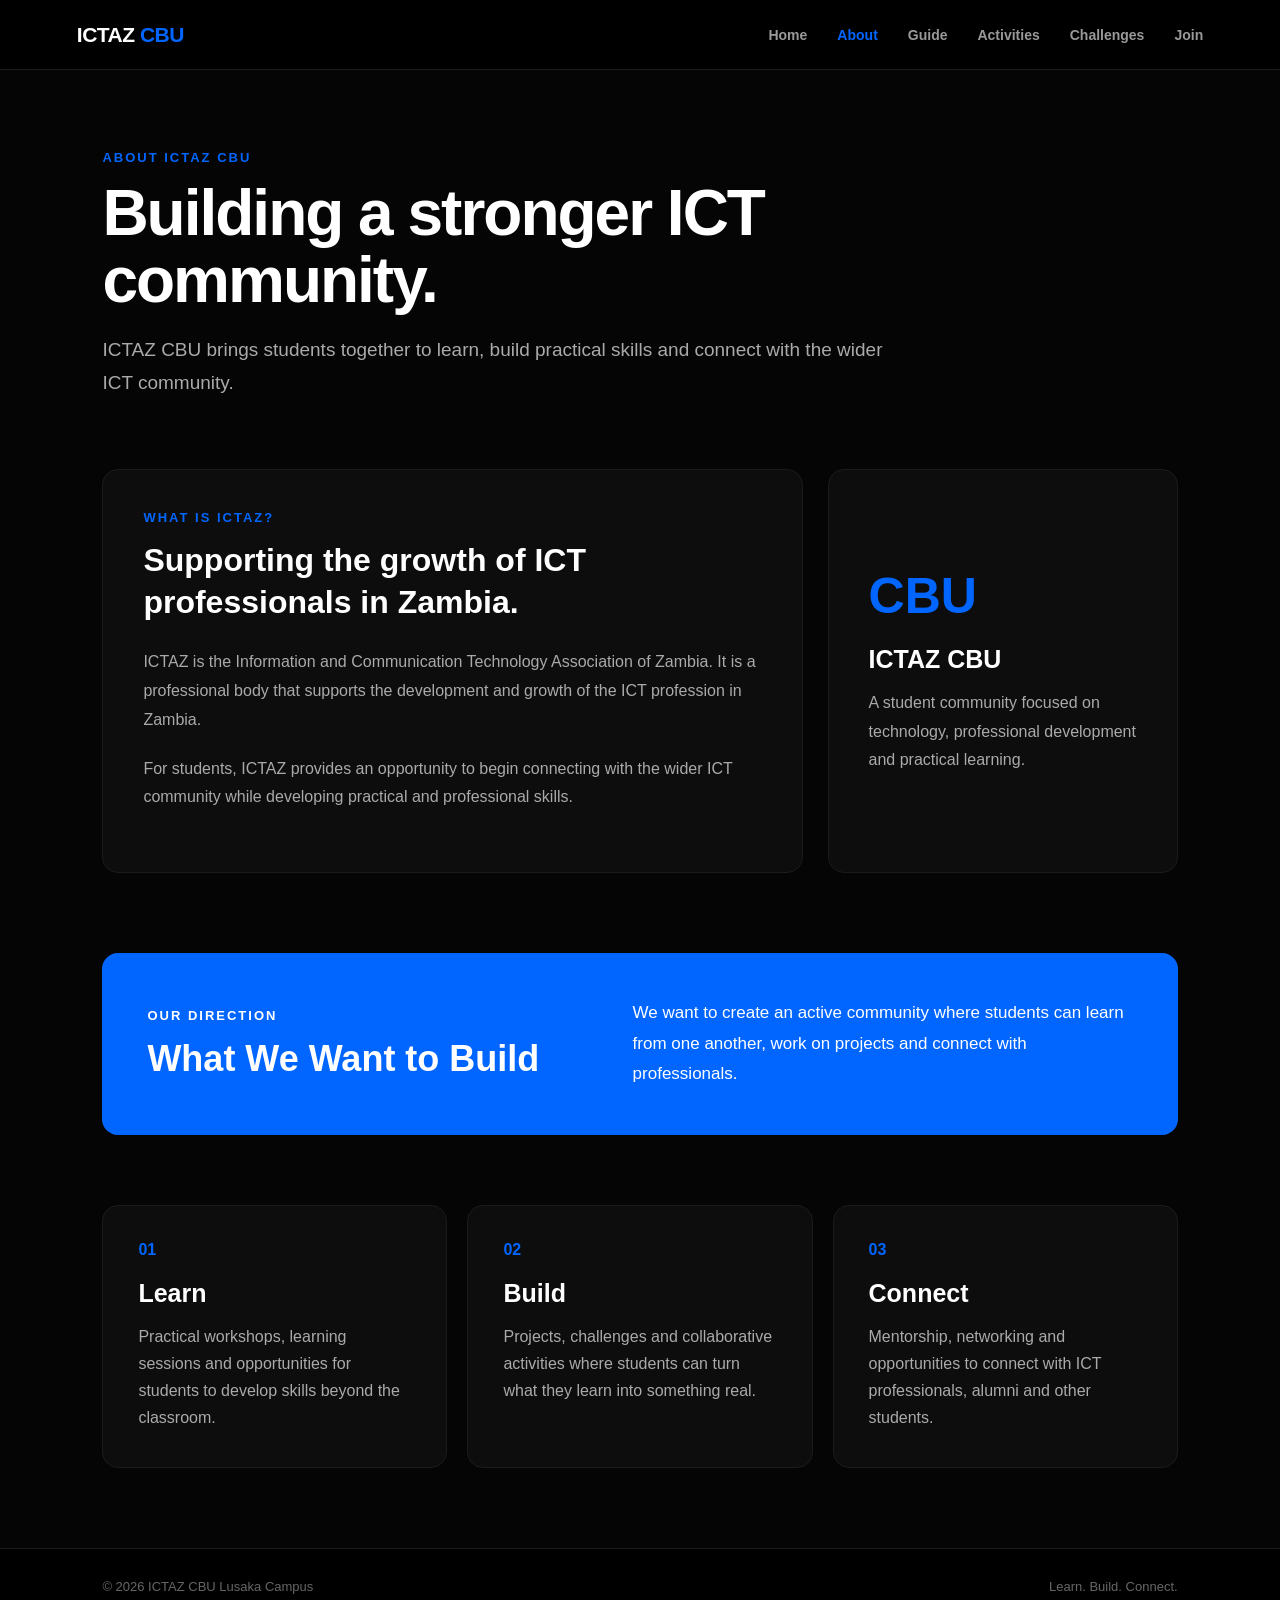
==== about.html @ 8eea78e5 "Initial ICTAZ CBU website" ====
<!DOCTYPE html>
<html lang="en">

<head>
    <meta charset="UTF-8">
    <meta name="viewport" content="width=device-width, initial-scale=1.0">

    <title>About | ICTAZ CBU</title>

    <link rel="stylesheet" href="./css/style.css">
</head>

<body>

    <!-- NAVIGATION -->
    <nav class="navbar">

        <a href="index.html" class="logo">
            ICTAZ <span>CBU</span>
        </a>

        <div class="nav-links">
            <a href="index.html">Home</a>
            <a href="about.html" class="active">About</a>
            <a href="guide.html">Guide</a>
            <a href="activities.html">Activities</a>
            <a href="challenges.html">Challenges</a>
            <a href="join.html">Join</a>
        </div>

    </nav>


    <!-- ABOUT PAGE -->
    <main class="about-page">

        <!-- INTRO -->
        <section class="page-heading">

            <p class="page-label">
                ABOUT ICTAZ CBU
            </p>

            <h1>
                Building a stronger ICT community.
            </h1>

            <p>
                ICTAZ CBU brings students together to learn,
                build practical skills and connect with the
                wider ICT community.
            </p>

        </section>


        <!-- INFORMATION -->
        <section class="about-content-grid">

            <div class="about-main-card">

                <p class="section-label">
                    WHAT IS ICTAZ?
                </p>

                <h2>
                    Supporting the growth of ICT professionals in Zambia.
                </h2>

                <p>
                    ICTAZ is the Information and Communication Technology
                    Association of Zambia. It is a professional body that
                    supports the development and growth of the ICT profession
                    in Zambia.
                </p>

                <p>
                    For students, ICTAZ provides an opportunity to begin
                    connecting with the wider ICT community while developing
                    practical and professional skills.
                </p>

            </div>


            <div class="about-side-card">

                <div class="big-number">
                    CBU
                </div>

                <h3>
                    ICTAZ CBU
                </h3>

                <p>
                    A student community focused on technology,
                    professional development and practical learning.
                </p>

            </div>

        </section>


        <!-- DIRECTION -->
        <section class="vision-section">

            <div>

                <p class="section-label">
                    OUR DIRECTION
                </p>

                <h2>
                    What We Want to Build
                </h2>

            </div>

            <p class="vision-text">
                We want to create an active community where students
                can learn from one another, work on projects and
                connect with professionals.
            </p>

        </section>


        <!-- PILLARS -->
        <section class="about-pillars">

            <div class="pillar-card">

                <span>01</span>

                <h3>
                    Learn
                </h3>

                <p>
                    Practical workshops, learning sessions and
                    opportunities for students to develop skills
                    beyond the classroom.
                </p>

            </div>


            <div class="pillar-card">

                <span>02</span>

                <h3>
                    Build
                </h3>

                <p>
                    Projects, challenges and collaborative activities
                    where students can turn what they learn into
                    something real.
                </p>

            </div>


            <div class="pillar-card">

                <span>03</span>

                <h3>
                    Connect
                </h3>

                <p>
                    Mentorship, networking and opportunities to connect
                    with ICT professionals, alumni and other students.
                </p>

            </div>

        </section>

    </main>


    <!-- FOOTER -->
    <footer class="footer">

        <p>
            © 2026 ICTAZ CBU Lusaka Campus
        </p>

        <p>
            Learn. Build. Connect.
        </p>

    </footer>


    <script src="./js/script.js"></script>

</body>

</html>
---- css/style.css ----
/* ========================================
   ICTAZ CBU WEBSITE
   MAIN STYLESHEET
======================================== */


/* ========================================
   VARIABLES
======================================== */

:root {
    --blue: #0066ff;
    --dark-blue: #0047b3;

    --black: #050505;
    --dark: #0b0b0b;
    --card: #0d0d0d;

    --border: #1c1c1c;

    --grey: #aaaaaa;
    --white: #ffffff;
}


/* ========================================
   RESET
======================================== */

* {
    margin: 0;
    padding: 0;
    box-sizing: border-box;
}


html {
    scroll-behavior: smooth;
}


body {
    font-family: Arial, Helvetica, sans-serif;
    background: var(--black);
    color: var(--white);

    animation: pageFadeIn 0.45s ease;
}


a {
    text-decoration: none;
    color: inherit;
}


button {
    font-family: inherit;
}


/* ========================================
   PAGE TRANSITION
======================================== */

@keyframes pageFadeIn {

    from {
        opacity: 0;
        transform: translateY(8px);
    }

    to {
        opacity: 1;
        transform: translateY(0);
    }

}


/* ========================================
   NAVIGATION
======================================== */

.navbar {
    height: 70px;

    padding: 0 6%;

    background: #000000;

    border-bottom: 1px solid var(--border);

    display: flex;
    align-items: center;
    justify-content: space-between;

    position: sticky;
    top: 0;

    z-index: 1000;
}


.logo {
    font-size: 21px;
    font-weight: bold;
    letter-spacing: -0.5px;
}


.logo span {
    color: var(--blue);
}


.nav-links {
    display: flex;
    align-items: center;
    gap: 30px;
}


.nav-links a {
    color: #999999;

    font-size: 14px;
    font-weight: 600;

    transition:
        color 0.25s ease,
        transform 0.25s ease;
}


.nav-links a:hover {
    color: var(--white);
    transform: translateY(-1px);
}


.nav-links a.active {
    color: var(--blue);
}


/* ========================================
   BUTTONS
======================================== */

.btn {
    display: inline-block;

    padding: 14px 24px;

    border-radius: 8px;

    font-size: 14px;
    font-weight: bold;

    transition:
        transform 0.25s ease,
        background 0.25s ease,
        border-color 0.25s ease;
}


.btn:hover {
    transform: translateY(-3px);
}


.btn-primary {
    background: var(--blue);
    color: white;
}


.btn-primary:hover {
    background: #0054d6;
}


.btn-secondary {
    background: transparent;

    color: white;

    border: 1px solid #333333;
}


.btn-secondary:hover {
    border-color: var(--blue);
}


/* ========================================
   SHARED PAGE HEADING
======================================== */

.page-heading {
    max-width: 800px;
    margin-bottom: 70px;
}


.page-label,
.section-label {
    color: var(--blue);

    font-size: 13px;
    font-weight: bold;

    letter-spacing: 2px;

    margin-bottom: 15px;
}


.page-heading h1 {
    font-size: 64px;

    line-height: 1.05;

    color: white;

    margin-bottom: 20px;

    letter-spacing: -2px;
}


.page-heading > p:last-child {
    color: #aaaaaa;

    font-size: 19px;

    line-height: 1.7;
}


/* ========================================
   HOME PAGE
======================================== */

.hero {
    min-height: calc(100vh - 70px);

    padding: 90px 8%;

    display: flex;
    align-items: center;
    justify-content: space-between;

    gap: 60px;

    background:
        radial-gradient(
            circle at 75% 30%,
            rgba(0, 102, 255, 0.25),
            transparent 35%
        ),
        linear-gradient(
            135deg,
            #050505 0%,
            #001b45 50%,
            #0066ff 100%
        );
}


.hero-content {
    max-width: 720px;
}


.hero-label {
    color: #b9d4ff;

    font-size: 13px;
    font-weight: bold;

    letter-spacing: 3px;

    margin-bottom: 25px;
}


.hero h1 {
    font-size: clamp(65px, 9vw, 120px);

    line-height: 0.88;

    letter-spacing: -6px;

    margin-bottom: 35px;
}


.hero-description {
    max-width: 600px;

    color: #d2d2d2;

    font-size: 18px;

    line-height: 1.7;

    margin-bottom: 35px;
}


.hero-buttons {
    display: flex;

    gap: 15px;

    flex-wrap: wrap;
}


.hero-feature {
    width: 360px;

    padding: 35px;

    background: rgba(5, 5, 5, 0.8);

    border: 1px solid rgba(255, 255, 255, 0.12);

    border-radius: 16px;

    backdrop-filter: blur(10px);
}


.feature-label {
    color: var(--blue);

    font-size: 12px;
    font-weight: bold;

    letter-spacing: 2px;

    margin-bottom: 20px;
}


.hero-feature h2 {
    font-size: 30px;

    line-height: 1.2;

    margin-bottom: 18px;
}


.hero-feature p {
    color: #aaaaaa;

    line-height: 1.7;

    margin-bottom: 25px;
}


.hero-feature a {
    color: white;

    font-weight: bold;

    font-size: 14px;
}


.hero-feature a:hover {
    color: var(--blue);
}


/* HOME PILLARS */

.home-pillars {
    background: var(--black);

    padding: 90px 8%;

    display: grid;

    grid-template-columns: repeat(3, 1fr);

    gap: 20px;
}


.home-pillar {
    background: #0b0b0b;

    border: 1px solid var(--border);

    border-radius: 16px;

    padding: 40px;

    transition:
        transform 0.3s ease,
        border-color 0.3s ease;
}


.home-pillar:hover {
    transform: translateY(-7px);

    border-color: var(--blue);
}


.home-pillar span {
    color: var(--blue);

    font-weight: bold;
}


.home-pillar h2 {
    font-size: 32px;

    margin: 25px 0 15px;
}


.home-pillar p {
    color: var(--grey);

    line-height: 1.7;
}


/* HOME CTA */

.home-cta {
    padding: 100px 8%;

    background: var(--blue);

    text-align: center;
}


.home-cta .section-label {
    color: white;
}


.home-cta h2 {
    max-width: 850px;

    margin: 0 auto 20px;

    font-size: 52px;

    line-height: 1.1;
}


.home-cta h2 span {
    color: #001c4d;
}


.home-cta > p:not(.section-label) {
    max-width: 650px;

    margin: 0 auto 30px;

    color: white;

    line-height: 1.7;
}


.home-cta .btn {
    background: black;
}


/* ========================================
   ABOUT PAGE
======================================== */

.about-page {
    background: var(--black);

    min-height: calc(100vh - 70px);

    padding: 80px 8%;
}


/* MAIN INFORMATION */

.about-content-grid {
    display: grid;

    grid-template-columns: 2fr 1fr;

    gap: 25px;

    max-width: 1100px;

    margin: 0 auto 80px;
}


.about-main-card,
.about-side-card {
    background: #0d0d0d;

    border: 1px solid #1b1b1b;

    border-radius: 16px;

    padding: 40px;
}


.about-main-card h2 {
    color: white;

    font-size: 32px;

    line-height: 1.3;

    margin-bottom: 25px;
}


.about-main-card p:not(.section-label),
.about-side-card p {
    color: #aaaaaa;

    line-height: 1.8;
}


.about-main-card p:not(.section-label) {
    margin-bottom: 20px;
}


.about-side-card {
    display: flex;

    flex-direction: column;

    justify-content: center;
}


.big-number {
    color: var(--blue);

    font-size: 50px;

    font-weight: bold;

    margin-bottom: 20px;
}


.about-side-card h3 {
    color: white;

    font-size: 25px;

    margin-bottom: 15px;
}


/* VISION */

.vision-section {
    background: var(--blue);

    border-radius: 16px;

    padding: 45px;

    max-width: 1100px;

    margin: 0 auto 70px;

    display: flex;

    justify-content: space-between;

    align-items: center;

    gap: 50px;
}


.vision-section h2 {
    color: white;

    font-size: 36px;
}


.vision-section .section-label {
    color: white;
}


.vision-text {
    max-width: 500px;

    color: white;

    line-height: 1.8;

    font-size: 17px;
}


/* PILLARS */

.about-pillars {
    max-width: 1100px;

    margin: 0 auto;

    display: grid;

    grid-template-columns: repeat(3, 1fr);

    gap: 20px;
}


.pillar-card {
    background: #0d0d0d;

    border: 1px solid #1b1b1b;

    border-radius: 16px;

    padding: 35px;

    transition:
        transform 0.3s ease,
        border-color 0.3s ease;
}


.pillar-card:hover {
    transform: translateY(-6px);

    border-color: var(--blue);
}


.pillar-card span {
    color: var(--blue);

    font-weight: bold;
}


.pillar-card h3 {
    color: white;

    font-size: 25px;

    margin: 20px 0 15px;
}


.pillar-card p {
    color: #aaaaaa;

    line-height: 1.7;
}


/* ========================================
   GUIDE PAGE
======================================== */

.guide-page {
    min-height: calc(100vh - 70px);

    padding: 80px 8%;

    background:
        radial-gradient(
            circle at 80% 20%,
            rgba(0, 102, 255, 0.12),
            transparent 35%
        ),
        var(--black);
}


.guide-heading {
    max-width: 850px;
}


.guide-container {
    max-width: 1100px;

    margin: 0 auto;

    display: grid;

    grid-template-columns: 0.8fr 1.2fr;

    gap: 60px;

    align-items: center;
}


.avatar-area {
    text-align: center;
}


.avatar-container {
    width: 280px;
    height: 280px;

    margin: 0 auto 20px;

    perspective: 1000px;
}


.avatar {
    width: 100%;
    height: 100%;

    position: relative;

    transform-style: preserve-3d;

    transition: transform 0.7s ease;
}


.avatar.flip {
    transform: rotateY(180deg);
}


.avatar-face {
    position: absolute;

    width: 100%;
    height: 100%;

    border-radius: 50%;

    display: flex;

    align-items: center;
    justify-content: center;

    backface-visibility: hidden;

    font-size: 45px;

    font-weight: bold;

    border: 3px solid var(--blue);

    box-shadow:
        0 0 50px rgba(0, 102, 255, 0.25);
}


.avatar-front {
    background:
        radial-gradient(
            circle,
            #101010,
            #000000
        );

    color: var(--blue);
}


.avatar-back {
    background: var(--blue);

    color: white;

    transform: rotateY(180deg);

    font-size: 80px;
}


.avatar-hint {
    color: #777777;

    font-size: 13px;
}


.guide-content {
    background: #0b0b0b;

    border: 1px solid var(--border);

    border-radius: 18px;

    padding: 45px;
}


.guide-content h2 {
    font-size: 36px;

    margin-bottom: 15px;
}


.guide-content > p:not(.section-label) {
    color: var(--grey);

    line-height: 1.7;

    margin-bottom: 30px;
}


.guide-buttons {
    display: flex;

    flex-direction: column;

    gap: 10px;
}


.guide-button {
    width: 100%;

    border: 1px solid #222222;

    background: #050505;

    color: white;

    padding: 17px 20px;

    border-radius: 10px;

    display: flex;

    align-items: center;

    gap: 15px;

    text-align: left;

    cursor: pointer;

    transition:
        background 0.25s ease,
        border-color 0.25s ease,
        transform 0.25s ease;
}


.guide-button:hover {
    border-color: var(--blue);

    transform: translateX(5px);
}


.guide-button.completed {
    border-color: var(--blue);

    background: #071b3a;
}


.check {
    width: 25px;
    height: 25px;

    border-radius: 50%;

    border: 1px solid #333333;

    display: flex;

    align-items: center;
    justify-content: center;

    color: transparent;

    flex-shrink: 0;
}


.guide-button.completed .check {
    background: var(--blue);

    border-color: var(--blue);

    color: white;
}


/* GUIDE PROGRESS */

.guide-progress {
    margin-top: 35px;
}


.progress-header {
    display: flex;

    justify-content: space-between;

    color: #888888;

    font-size: 13px;

    margin-bottom: 10px;
}


#progress-text {
    color: var(--blue);

    font-weight: bold;
}


.progress-bar {
    width: 100%;

    height: 7px;

    background: #222222;

    border-radius: 20px;

    overflow: hidden;
}


#progress-fill {
    width: 0%;

    height: 100%;

    background: var(--blue);

    transition: width 0.4s ease;
}


/* NEXT CHALLENGE */

.next-challenge {
    display: none;

    margin-top: 30px;

    padding: 25px;

    background: #061d40;

    border: 1px solid var(--blue);

    border-radius: 12px;
}


.next-challenge.show {
    display: block;

    animation: pageFadeIn 0.5s ease;
}


.next-challenge h3 {
    font-size: 25px;

    margin-bottom: 10px;
}


.next-challenge p:not(.section-label) {
    color: var(--grey);

    line-height: 1.6;

    margin-bottom: 20px;
}


/* ========================================
   ACTIVITIES PAGE
======================================== */

.activities-page {
    min-height: calc(100vh - 70px);

    padding: 80px 8%;

    background: #050505;
}


.activities-grid {
    max-width: 1100px;

    margin: 0 auto 80px;

    display: grid;

    grid-template-columns: repeat(3, 1fr);

    gap: 20px;
}


.activity-card {
    background: #0d0d0d;

    border: 1px solid var(--border);

    border-radius: 16px;

    padding: 35px;

    min-height: 250px;

    transition:
        transform 0.3s ease,
        border-color 0.3s ease;
}


.activity-card:hover {
    transform: translateY(-7px);

    border-color: var(--blue);
}


.activity-card span {
    color: var(--blue);

    font-weight: bold;
}


.activity-card h2 {
    font-size: 26px;

    margin: 25px 0 15px;
}


.activity-card p {
    color: var(--grey);

    line-height: 1.7;
}


.activity-feature {
    max-width: 1100px;

    margin: 0 auto;

    padding: 45px;

    background: var(--blue);

    border-radius: 16px;

    display: flex;

    justify-content: space-between;

    align-items: center;

    gap: 40px;
}


.activity-feature .section-label {
    color: white;
}


.activity-feature h2 {
    font-size: 36px;

    margin-bottom: 15px;
}


.activity-feature p:not(.section-label) {
    max-width: 650px;

    color: white;

    line-height: 1.7;
}


.activity-feature .btn {
    background: black;

    flex-shrink: 0;
}


/* ========================================
   CHALLENGES PAGE
======================================== */

.challenges-page {
    min-height: calc(100vh - 70px);

    padding: 80px 8%;

    background: var(--black);
}


.featured-challenge {
    max-width: 1100px;

    margin: 0 auto 80px;

    padding: 50px;

    border-radius: 18px;

    background:
        linear-gradient(
            135deg,
            #001d49,
            #0066ff
        );
}


.challenge-number {
    font-size: 12px;

    font-weight: bold;

    letter-spacing: 2px;

    margin-bottom: 30px;

    color: #bcd6ff;
}


.featured-challenge .section-label {
    color: white;
}


.challenge-logo-placeholder {
    width: 150px;
    height: 150px;

    margin: 10px 0 35px;

    border: 2px dashed #bcd6ff;
    border-radius: 50%;

    display: flex;
    flex-direction: column;
    align-items: center;
    justify-content: center;

    color: white;
    text-align: center;
    transform: rotate(-7deg);
}


.challenge-logo-placeholder span {
    font-size: 12px;
    letter-spacing: 3px;
}


.challenge-logo-placeholder strong {
    font-size: 32px;
    line-height: 1;
}


.featured-challenge h2 {
    font-size: 48px;

    margin-bottom: 20px;
}


.challenge-intro {
    color: white;

    font-size: 18px;

    line-height: 1.7;

    max-width: 700px;

    margin-bottom: 40px;
}


.challenge-details {
    display: grid;

    grid-template-columns: repeat(3, 1fr);

    gap: 20px;
}


.challenge-details div {
    padding: 20px;

    background: rgba(0, 0, 0, 0.25);

    border-radius: 10px;
}


.challenge-details span {
    display: block;

    color: #bcd6ff;

    font-size: 12px;

    margin-bottom: 8px;
}


.challenge-details strong {
    color: white;
}


.challenge-entry-button {
    margin-top: 35px;
    background: white;
    color: var(--blue);
}


.challenge-entry-button:hover {
    background: #e8f0ff;
}


/* CHALLENGE CONTENT */

.challenge-content {
    max-width: 1100px;

    margin: 0 auto 80px;

    display: grid;

    grid-template-columns: 1fr 1fr;

    gap: 60px;

    align-items: start;
}


.challenge-info h2 {
    font-size: 36px;

    line-height: 1.2;

    margin-bottom: 20px;
}


.challenge-info > p:last-child {
    color: var(--grey);

    line-height: 1.8;
}


.challenge-list {
    display: flex;

    flex-direction: column;

    gap: 15px;
}


.challenge-list div {
    display: flex;

    align-items: center;

    gap: 20px;

    padding: 20px;

    background: #0d0d0d;

    border: 1px solid var(--border);

    border-radius: 10px;
}


.challenge-list span {
    color: var(--blue);

    font-weight: bold;
}


.challenge-list p {
    color: white;
}


/* FUTURE */

.future-challenges {
    max-width: 1100px;

    margin: 0 auto;
}


.future-challenges > h2 {
    font-size: 38px;

    margin-bottom: 30px;
}


.future-grid {
    display: grid;

    grid-template-columns: repeat(3, 1fr);

    gap: 20px;
}


.future-grid > div {
    background: #0d0d0d;

    border: 1px solid var(--border);

    border-radius: 14px;

    padding: 30px;
}


.future-grid span {
    color: var(--blue);

    font-weight: bold;
}


.future-grid h3 {
    font-size: 22px;

    margin: 20px 0 10px;
}


.future-grid p {
    color: var(--grey);

    line-height: 1.6;
}


/* ========================================
   JOIN PAGE
======================================== */

.join-page {
    min-height: calc(100vh - 70px);

    padding: 80px 8%;

    background:
        radial-gradient(
            circle at 50% 30%,
            rgba(0, 102, 255, 0.12),
            transparent 40%
        ),
        var(--black);
}


.join-benefits {
    max-width: 1100px;

    margin: 0 auto 80px;

    display: grid;

    grid-template-columns: repeat(3, 1fr);

    gap: 20px;
}


.join-card {
    padding: 40px;

    background: #0d0d0d;

    border: 1px solid var(--border);

    border-radius: 16px;

    transition:
        transform 0.3s ease,
        border-color 0.3s ease;
}


.join-card:hover {
    transform: translateY(-7px);

    border-color: var(--blue);
}


.join-card span {
    color: var(--blue);

    font-weight: bold;
}


.join-card h2 {
    font-size: 30px;

    margin: 25px 0 15px;
}


.join-card p {
    color: var(--grey);

    line-height: 1.7;
}


/* JOIN ACTION */

.join-action {
    max-width: 1000px;

    margin: 0 auto 80px;

    padding: 60px;

    background: var(--blue);

    border-radius: 18px;

    text-align: center;
}


.join-action .section-label {
    color: white;
}


.join-action h2 {
    font-size: 45px;

    margin-bottom: 20px;
}


.join-action > p:not(.section-label) {
    max-width: 650px;

    margin: 0 auto 30px;

    color: white;

    line-height: 1.7;
}


.join-buttons {
    display: flex;

    justify-content: center;

    gap: 15px;

    flex-wrap: wrap;
}


.join-buttons .btn-primary {
    background: black;
}


.join-buttons .btn-secondary {
    border-color: white;
}


/* FEEDBACK */

.feedback-section {
    max-width: 800px;

    margin: 0 auto;

    text-align: center;
}


.feedback-section h2 {
    font-size: 38px;

    margin-bottom: 20px;
}


.feedback-section > p:last-child {
    color: var(--grey);

    line-height: 1.8;
}


/* ========================================
   FOOTER
======================================== */

.footer {
    background: #000000;

    border-top: 1px solid var(--border);

    padding: 30px 8%;

    display: flex;

    justify-content: space-between;

    gap: 20px;

    color: #666666;

    font-size: 13px;
}


/* ========================================
   MOBILE
======================================== */

@media (max-width: 900px) {

    .nav-links {
        gap: 15px;
    }


    .nav-links a {
        font-size: 12px;
    }


    .hero {
        flex-direction: column;

        align-items: flex-start;
    }


    .hero-feature {
        width: 100%;

        max-width: 500px;
    }


    .home-pillars,
    .about-pillars,
    .activities-grid,
    .join-benefits,
    .future-grid {
        grid-template-columns: 1fr 1fr;
    }


    .guide-container {
        grid-template-columns: 1fr;
    }


    .avatar-area {
        order: 1;
    }


    .guide-content {
        order: 2;
    }


    .challenge-content {
        grid-template-columns: 1fr;
    }

}


@media (max-width: 768px) {

    .navbar {
        height: auto;

        min-height: 70px;

        padding: 18px 6%;

        flex-direction: column;

        gap: 15px;
    }


    .nav-links {
        width: 100%;

        justify-content: center;

        flex-wrap: wrap;

        gap: 12px 18px;
    }


    .page-heading h1 {
        font-size: 45px;

        letter-spacing: -1px;
    }


    .page-heading > p:last-child {
        font-size: 17px;
    }


    .hero {
        min-height: auto;

        padding: 70px 6%;
    }


    .hero h1 {
        font-size: 70px;

        letter-spacing: -4px;
    }


    .hero-description {
        font-size: 16px;
    }


    .home-pillars,
    .about-pillars,
    .activities-grid,
    .join-benefits,
    .future-grid {
        grid-template-columns: 1fr;
    }


    .about-page,
    .guide-page,
    .activities-page,
    .challenges-page,
    .join-page {
        padding: 60px 6%;
    }


    .about-content-grid {
        grid-template-columns: 1fr;
    }


    .vision-section {
        flex-direction: column;

        align-items: flex-start;
    }


    .activity-feature {
        flex-direction: column;

        align-items: flex-start;
    }


    .featured-challenge {
        padding: 35px;
    }


    .featured-challenge h2 {
        font-size: 36px;
    }


    .challenge-details {
        grid-template-columns: 1fr;
    }


    .join-action {
        padding: 40px 25px;
    }


    .join-action h2 {
        font-size: 35px;
    }


    .footer {
        flex-direction: column;

        text-align: center;
    }

}


@media (max-width: 500px) {

    .hero h1 {
        font-size: 58px;
    }


    .hero-buttons {
        flex-direction: column;
    }


    .hero-buttons .btn {
        text-align: center;
    }


    .avatar-container {
        width: 220px;
        height: 220px;
    }


    .guide-content {
        padding: 30px 22px;
    }


    .guide-content h2 {
        font-size: 29px;
    }

}
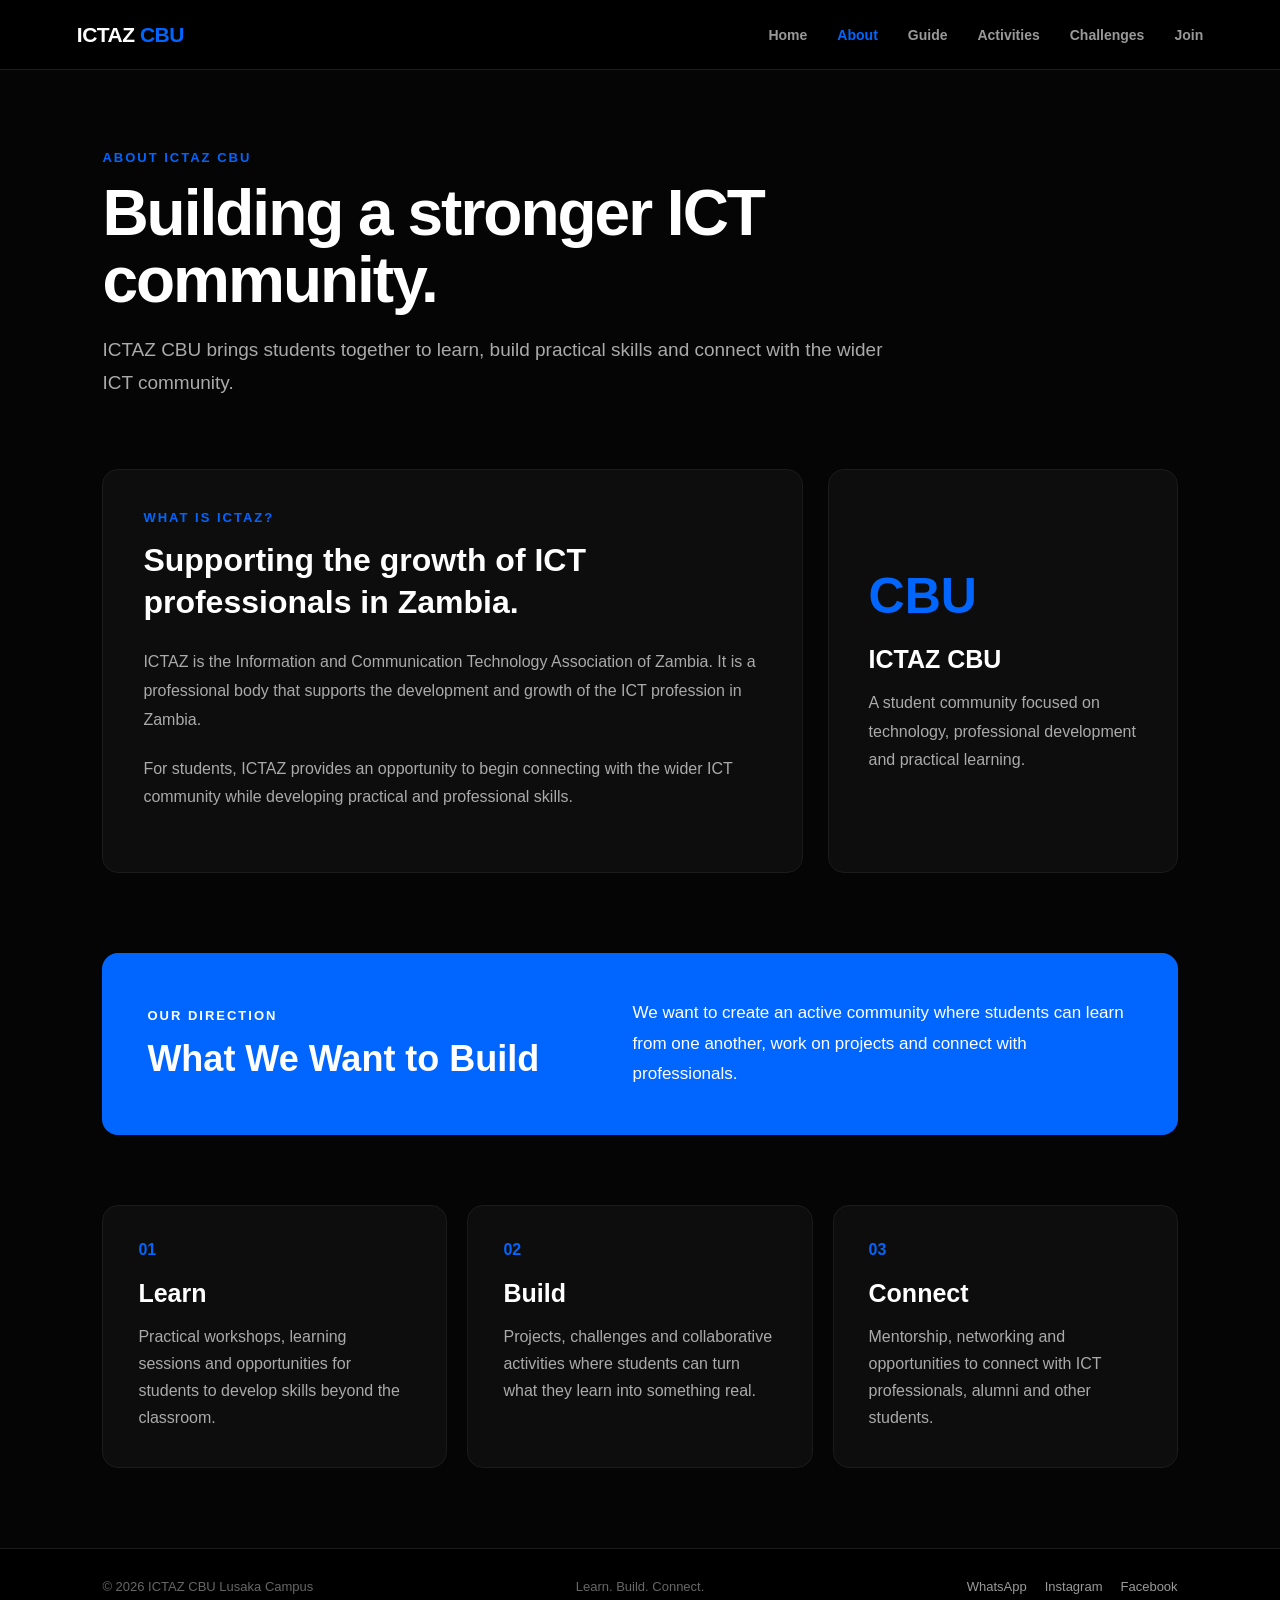
==== commit aa78905a: "updated social links to the ICTAZ CBU WEB" ====
--- a/about.html
+++ b/about.html
@@ -195,6 +195,12 @@
             Learn. Build. Connect.
         </p>
 
+        <div class="social-links" aria-label="Social media links">
+            <a href="https://chat.whatsapp.com/CK21gve3SarLsWbLvcBJWa" target="_blank" rel="noopener noreferrer">WhatsApp</a>
+            <a href="https://www.instagram.com/ictazcbulsk?utm_source=qr&amp;stkn=MmcwN2N1dWViOWpy" target="_blank" rel="noopener noreferrer">Instagram</a>
+            <a href="https://www.facebook.com/share/1Fq2WLY2Lz/" target="_blank" rel="noopener noreferrer">Facebook</a>
+        </div>
+
     </footer>
 
 
--- a/css/style.css
+++ b/css/style.css
@@ -1589,6 +1589,24 @@
 }
 
 
+.social-links {
+    display: flex;
+    gap: 18px;
+}
+
+
+.social-links a {
+    color: #999999;
+
+    transition: color 0.25s ease;
+}
+
+
+.social-links a:hover {
+    color: var(--blue);
+}
+
+
 /* ========================================
    MOBILE
 ======================================== */
@@ -1665,6 +1683,17 @@
     }
 
 
+    .footer {
+        flex-wrap: wrap;
+    }
+
+
+    .social-links {
+        width: 100%;
+        justify-content: flex-start;
+    }
+
+
     .nav-links {
         width: 100%;
 
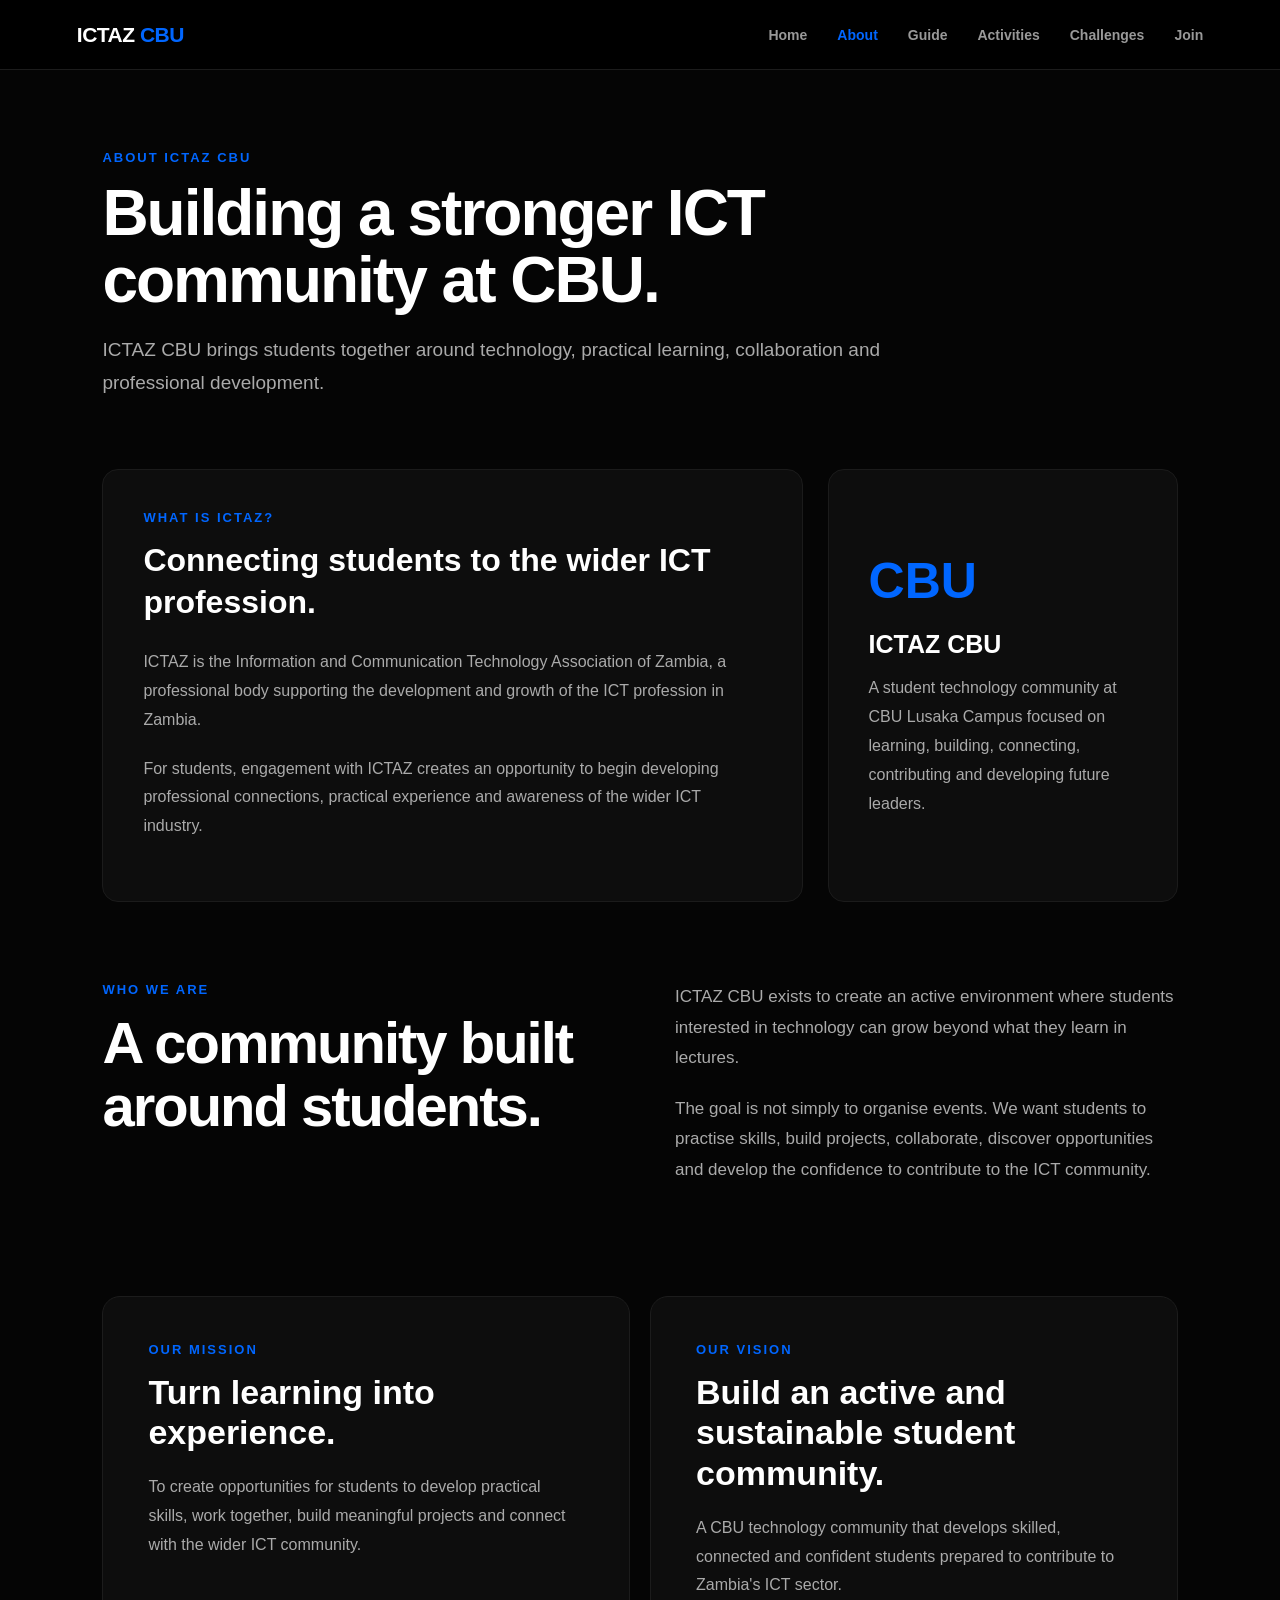
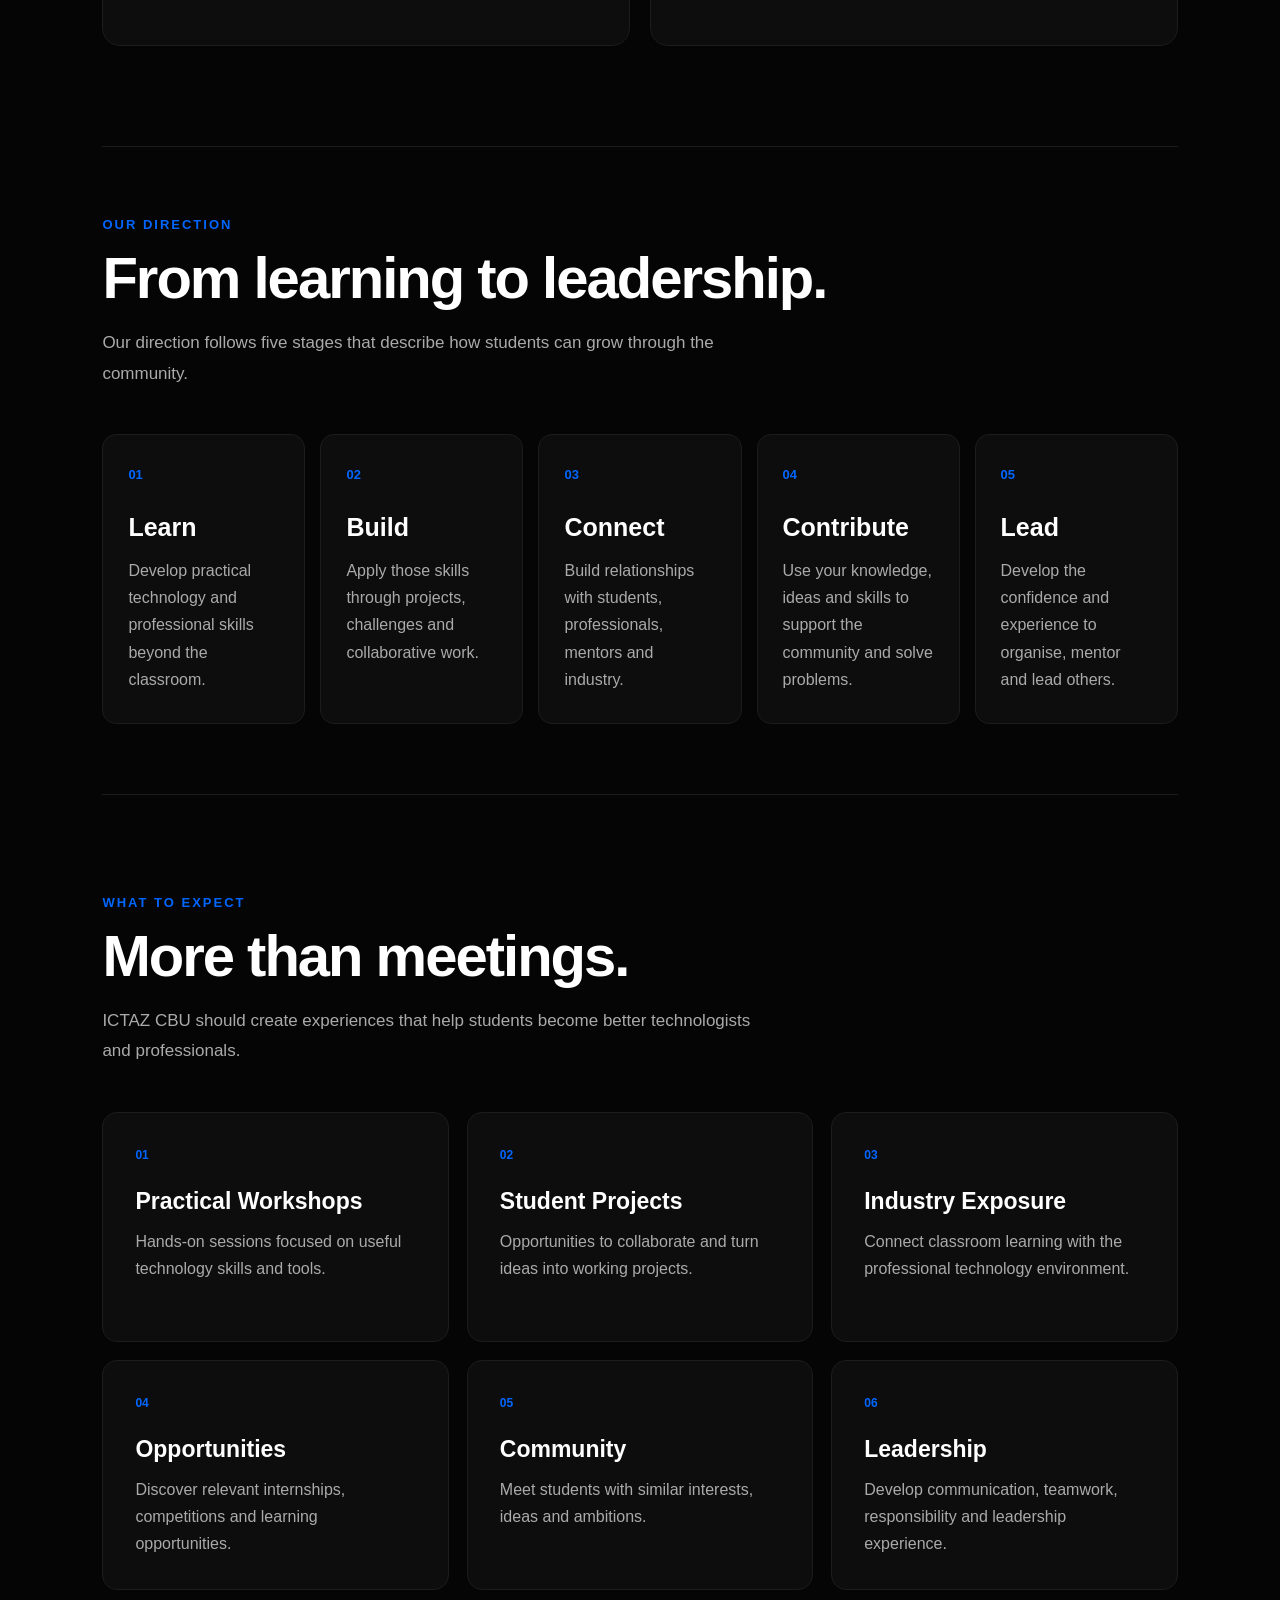
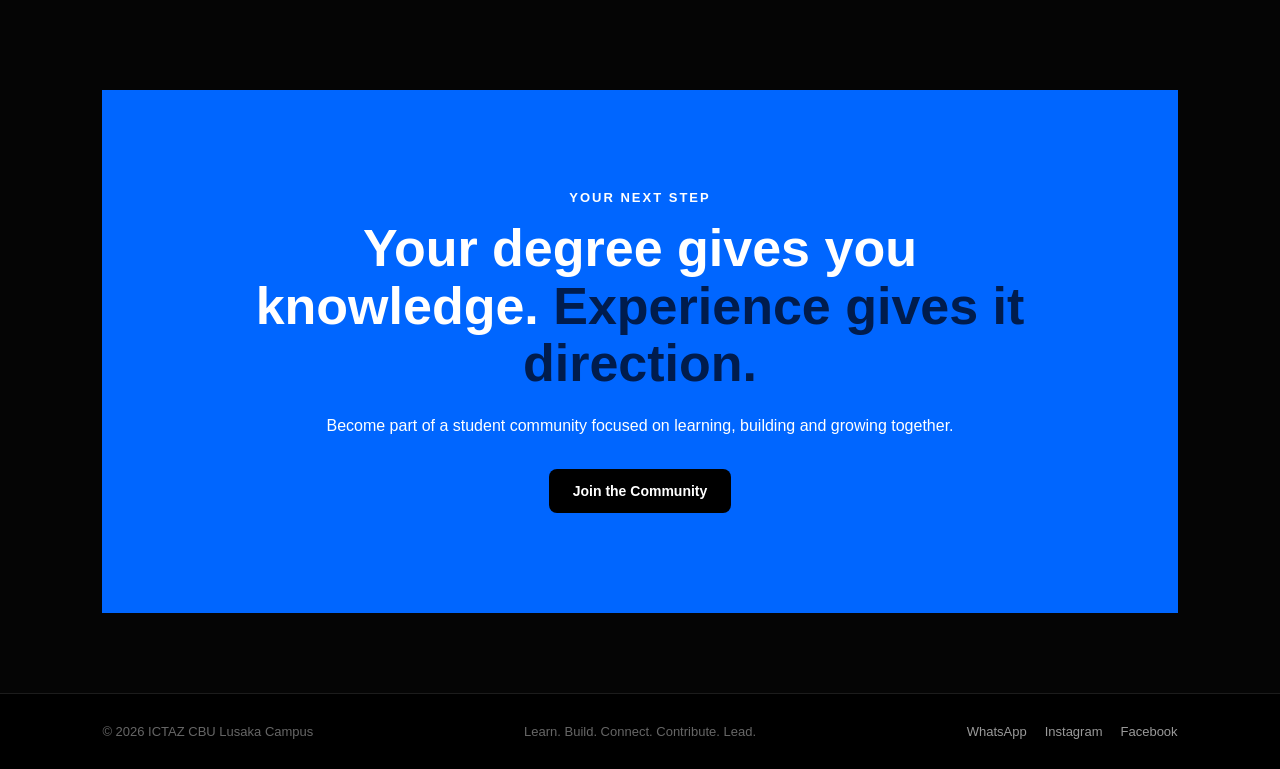
==== commit 35888d15: "Improve homepage and about page" ====
--- a/about.html
+++ b/about.html
@@ -31,10 +31,9 @@
     </nav>
 
 
-    <!-- ABOUT PAGE -->
     <main class="about-page">
 
-        <!-- INTRO -->
+        <!-- PAGE INTRO -->
         <section class="page-heading">
 
             <p class="page-label">
@@ -42,19 +41,19 @@
             </p>
 
             <h1>
-                Building a stronger ICT community.
+                Building a stronger ICT community at CBU.
             </h1>
 
             <p>
-                ICTAZ CBU brings students together to learn,
-                build practical skills and connect with the
-                wider ICT community.
+                ICTAZ CBU brings students together around technology,
+                practical learning, collaboration and professional
+                development.
             </p>
 
         </section>
 
 
-        <!-- INFORMATION -->
+        <!-- WHAT IS ICTAZ -->
         <section class="about-content-grid">
 
             <div class="about-main-card">
@@ -64,20 +63,21 @@
                 </p>
 
                 <h2>
-                    Supporting the growth of ICT professionals in Zambia.
+                    Connecting students to the wider ICT profession.
                 </h2>
 
                 <p>
                     ICTAZ is the Information and Communication Technology
-                    Association of Zambia. It is a professional body that
-                    supports the development and growth of the ICT profession
+                    Association of Zambia, a professional body supporting
+                    the development and growth of the ICT profession
                     in Zambia.
                 </p>
 
                 <p>
-                    For students, ICTAZ provides an opportunity to begin
-                    connecting with the wider ICT community while developing
-                    practical and professional skills.
+                    For students, engagement with ICTAZ creates an
+                    opportunity to begin developing professional
+                    connections, practical experience and awareness
+                    of the wider ICT industry.
                 </p>
 
             </div>
@@ -94,90 +94,300 @@
                 </h3>
 
                 <p>
-                    A student community focused on technology,
-                    professional development and practical learning.
-                </p>
-
-            </div>
-
-        </section>
-
-
-        <!-- DIRECTION -->
-        <section class="vision-section">
-
-            <div>
+                    A student technology community at CBU Lusaka Campus
+                    focused on learning, building, connecting,
+                    contributing and developing future leaders.
+                </p>
+
+            </div>
+
+        </section>
+
+
+        <!-- WHO WE ARE -->
+        <section class="about-story">
+
+            <div class="section-heading">
+
+                <p class="section-label">
+                    WHO WE ARE
+                </p>
+
+                <h2>
+                    A community built around students.
+                </h2>
+
+            </div>
+
+
+            <div class="about-story-content">
+
+                <p>
+                    ICTAZ CBU exists to create an active environment
+                    where students interested in technology can grow
+                    beyond what they learn in lectures.
+                </p>
+
+                <p>
+                    The goal is not simply to organise events. We want
+                    students to practise skills, build projects,
+                    collaborate, discover opportunities and develop
+                    the confidence to contribute to the ICT community.
+                </p>
+
+            </div>
+
+        </section>
+
+
+        <!-- MISSION AND VISION -->
+        <section class="mission-vision-grid">
+
+            <article class="mission-card">
+
+                <p class="section-label">
+                    OUR MISSION
+                </p>
+
+                <h2>
+                    Turn learning into experience.
+                </h2>
+
+                <p>
+                    To create opportunities for students to develop
+                    practical skills, work together, build meaningful
+                    projects and connect with the wider ICT community.
+                </p>
+
+            </article>
+
+
+            <article class="mission-card">
+
+                <p class="section-label">
+                    OUR VISION
+                </p>
+
+                <h2>
+                    Build an active and sustainable student community.
+                </h2>
+
+                <p>
+                    A CBU technology community that develops skilled,
+                    connected and confident students prepared to
+                    contribute to Zambia's ICT sector.
+                </p>
+
+            </article>
+
+        </section>
+
+
+        <!-- OUR DIRECTION -->
+        <section class="direction-section">
+
+            <div class="section-heading">
 
                 <p class="section-label">
                     OUR DIRECTION
                 </p>
 
                 <h2>
-                    What We Want to Build
-                </h2>
-
-            </div>
-
-            <p class="vision-text">
-                We want to create an active community where students
-                can learn from one another, work on projects and
-                connect with professionals.
+                    From learning to leadership.
+                </h2>
+
+                <p>
+                    Our direction follows five stages that describe
+                    how students can grow through the community.
+                </p>
+
+            </div>
+
+
+            <div class="direction-grid">
+
+                <article class="direction-card">
+
+                    <span>01</span>
+
+                    <h3>Learn</h3>
+
+                    <p>
+                        Develop practical technology and professional
+                        skills beyond the classroom.
+                    </p>
+
+                </article>
+
+
+                <article class="direction-card">
+
+                    <span>02</span>
+
+                    <h3>Build</h3>
+
+                    <p>
+                        Apply those skills through projects,
+                        challenges and collaborative work.
+                    </p>
+
+                </article>
+
+
+                <article class="direction-card">
+
+                    <span>03</span>
+
+                    <h3>Connect</h3>
+
+                    <p>
+                        Build relationships with students,
+                        professionals, mentors and industry.
+                    </p>
+
+                </article>
+
+
+                <article class="direction-card">
+
+                    <span>04</span>
+
+                    <h3>Contribute</h3>
+
+                    <p>
+                        Use your knowledge, ideas and skills to
+                        support the community and solve problems.
+                    </p>
+
+                </article>
+
+
+                <article class="direction-card">
+
+                    <span>05</span>
+
+                    <h3>Lead</h3>
+
+                    <p>
+                        Develop the confidence and experience to
+                        organise, mentor and lead others.
+                    </p>
+
+                </article>
+
+            </div>
+
+        </section>
+
+
+        <!-- WHAT STUDENTS CAN EXPECT -->
+        <section class="expect-section">
+
+            <div class="section-heading">
+
+                <p class="section-label">
+                    WHAT TO EXPECT
+                </p>
+
+                <h2>
+                    More than meetings.
+                </h2>
+
+                <p>
+                    ICTAZ CBU should create experiences that help
+                    students become better technologists and
+                    professionals.
+                </p>
+
+            </div>
+
+
+            <div class="expect-grid">
+
+                <article class="expect-card">
+                    <span>01</span>
+                    <h3>Practical Workshops</h3>
+                    <p>
+                        Hands-on sessions focused on useful
+                        technology skills and tools.
+                    </p>
+                </article>
+
+
+                <article class="expect-card">
+                    <span>02</span>
+                    <h3>Student Projects</h3>
+                    <p>
+                        Opportunities to collaborate and turn
+                        ideas into working projects.
+                    </p>
+                </article>
+
+
+                <article class="expect-card">
+                    <span>03</span>
+                    <h3>Industry Exposure</h3>
+                    <p>
+                        Connect classroom learning with the
+                        professional technology environment.
+                    </p>
+                </article>
+
+
+                <article class="expect-card">
+                    <span>04</span>
+                    <h3>Opportunities</h3>
+                    <p>
+                        Discover relevant internships,
+                        competitions and learning opportunities.
+                    </p>
+                </article>
+
+
+                <article class="expect-card">
+                    <span>05</span>
+                    <h3>Community</h3>
+                    <p>
+                        Meet students with similar interests,
+                        ideas and ambitions.
+                    </p>
+                </article>
+
+
+                <article class="expect-card">
+                    <span>06</span>
+                    <h3>Leadership</h3>
+                    <p>
+                        Develop communication, teamwork,
+                        responsibility and leadership experience.
+                    </p>
+                </article>
+
+            </div>
+
+        </section>
+
+
+        <!-- FINAL CTA -->
+        <section class="home-cta">
+
+            <p class="section-label">
+                YOUR NEXT STEP
             </p>
 
-        </section>
-
-
-        <!-- PILLARS -->
-        <section class="about-pillars">
-
-            <div class="pillar-card">
-
-                <span>01</span>
-
-                <h3>
-                    Learn
-                </h3>
-
-                <p>
-                    Practical workshops, learning sessions and
-                    opportunities for students to develop skills
-                    beyond the classroom.
-                </p>
-
-            </div>
-
-
-            <div class="pillar-card">
-
-                <span>02</span>
-
-                <h3>
-                    Build
-                </h3>
-
-                <p>
-                    Projects, challenges and collaborative activities
-                    where students can turn what they learn into
-                    something real.
-                </p>
-
-            </div>
-
-
-            <div class="pillar-card">
-
-                <span>03</span>
-
-                <h3>
-                    Connect
-                </h3>
-
-                <p>
-                    Mentorship, networking and opportunities to connect
-                    with ICT professionals, alumni and other students.
-                </p>
-
-            </div>
+            <h2>
+                Your degree gives you knowledge.
+                <span>Experience gives it direction.</span>
+            </h2>
+
+            <p>
+                Become part of a student community focused on
+                learning, building and growing together.
+            </p>
+
+            <a href="join.html" class="btn btn-primary">
+                Join the Community
+            </a>
 
         </section>
 
@@ -192,13 +402,29 @@
         </p>
 
         <p>
-            Learn. Build. Connect.
+            Learn. Build. Connect. Contribute. Lead.
         </p>
 
         <div class="social-links" aria-label="Social media links">
-            <a href="https://chat.whatsapp.com/CK21gve3SarLsWbLvcBJWa" target="_blank" rel="noopener noreferrer">WhatsApp</a>
-            <a href="https://www.instagram.com/ictazcbulsk?utm_source=qr&amp;stkn=MmcwN2N1dWViOWpy" target="_blank" rel="noopener noreferrer">Instagram</a>
-            <a href="https://www.facebook.com/share/1Fq2WLY2Lz/" target="_blank" rel="noopener noreferrer">Facebook</a>
+
+            <a href="https://chat.whatsapp.com/CK21gve3SarLsWbLvcBJWa"
+               target="_blank"
+               rel="noopener noreferrer">
+                WhatsApp
+            </a>
+
+            <a href="https://www.instagram.com/ictazcbulsk?utm_source=qr&amp;stkn=MmcwN2N1dWViOWpy"
+               target="_blank"
+               rel="noopener noreferrer">
+                Instagram
+            </a>
+
+            <a href="https://www.facebook.com/share/1Fq2WLY2Lz/"
+               target="_blank"
+               rel="noopener noreferrer">
+                Facebook
+            </a>
+
         </div>
 
     </footer>
--- a/css/style.css
+++ b/css/style.css
@@ -1839,4 +1839,1041 @@
         font-size: 29px;
     }
 
+}
+/* ========================================
+   HOMEPAGE V2
+   ICTAZ CBU
+======================================== */
+
+
+/* ========================================
+   SHARED HOMEPAGE SECTION HEADING
+======================================== */
+
+.section-heading {
+    max-width: 760px;
+    margin-bottom: 45px;
+}
+
+.section-heading h2 {
+    color: var(--white);
+    font-size: clamp(36px, 5vw, 58px);
+    line-height: 1.08;
+    letter-spacing: -2px;
+    margin-bottom: 18px;
+}
+
+.section-heading > p:not(.section-label) {
+    color: var(--grey);
+    font-size: 17px;
+    line-height: 1.8;
+    max-width: 680px;
+}
+
+
+/* ========================================
+   TEXT LINKS
+======================================== */
+
+.text-link {
+    display: inline-block;
+
+    color: var(--blue);
+
+    font-size: 14px;
+    font-weight: bold;
+
+    margin-top: 10px;
+
+    transition:
+        color 0.25s ease,
+        transform 0.25s ease;
+}
+
+.text-link:hover {
+    color: var(--white);
+    transform: translateX(5px);
+}
+
+
+/* ========================================
+   ABOUT PREVIEW
+======================================== */
+
+.home-about {
+    padding: 110px 8%;
+
+    display: grid;
+    grid-template-columns: 1fr 1fr;
+
+    gap: 80px;
+
+    align-items: start;
+
+    background: var(--black);
+
+    border-bottom: 1px solid var(--border);
+}
+
+.home-about .section-heading {
+    margin-bottom: 0;
+}
+
+.home-about-content {
+    max-width: 650px;
+}
+
+.home-about-content p {
+    color: var(--grey);
+
+    font-size: 17px;
+    line-height: 1.8;
+
+    margin-bottom: 20px;
+}
+
+
+/* ========================================
+   HOME DIRECTION
+======================================== */
+
+.home-direction {
+    padding: 110px 8%;
+
+    background:
+        radial-gradient(
+            circle at 90% 10%,
+            rgba(0, 102, 255, 0.1),
+            transparent 30%
+        ),
+        #070707;
+}
+
+.direction-heading {
+    max-width: 800px;
+}
+
+
+/*
+    Override the original home-pillars section.
+
+    The original stylesheet gives .home-pillars
+    its own 90px padding. Since it now lives inside
+    .home-direction, we remove that outer padding.
+*/
+
+.home-direction .home-pillars {
+    padding: 0;
+
+    background: transparent;
+
+    grid-template-columns: repeat(6, 1fr);
+
+    max-width: 1400px;
+
+    gap: 18px;
+}
+
+
+/*
+    First three cards take two columns each.
+*/
+
+.home-direction .home-pillar:nth-child(1),
+.home-direction .home-pillar:nth-child(2),
+.home-direction .home-pillar:nth-child(3) {
+    grid-column: span 2;
+}
+
+
+/*
+    Last two cards share the second row.
+*/
+
+.home-direction .home-pillar:nth-child(4) {
+    grid-column: 2 / span 2;
+}
+
+.home-direction .home-pillar:nth-child(5) {
+    grid-column: 4 / span 2;
+}
+
+
+.home-direction .home-pillar {
+    min-height: 260px;
+
+    display: flex;
+    flex-direction: column;
+
+    justify-content: flex-start;
+
+    position: relative;
+
+    overflow: hidden;
+}
+
+
+.home-direction .home-pillar::after {
+    content: "";
+
+    position: absolute;
+
+    width: 100px;
+    height: 100px;
+
+    right: -50px;
+    bottom: -50px;
+
+    border-radius: 50%;
+
+    background: rgba(0, 102, 255, 0.08);
+
+    transition:
+        transform 0.3s ease,
+        background 0.3s ease;
+}
+
+
+.home-direction .home-pillar:hover::after {
+    transform: scale(2.2);
+
+    background: rgba(0, 102, 255, 0.12);
+}
+
+
+/* ========================================
+   GENERAL HOME SECTIONS
+======================================== */
+
+.home-section {
+    padding: 110px 8%;
+
+    background: var(--black);
+
+    border-top: 1px solid var(--border);
+}
+
+.home-section:nth-of-type(even) {
+    background: #070707;
+}
+
+
+/* ========================================
+   CARD LABEL
+======================================== */
+
+.card-label {
+    color: var(--blue);
+
+    font-size: 12px;
+    font-weight: bold;
+
+    letter-spacing: 2px;
+
+    margin-bottom: 16px;
+}
+
+
+/* ========================================
+   UPCOMING ACTIVITY
+======================================== */
+
+.activity-feature-card {
+    max-width: 1200px;
+
+    padding: 50px;
+
+    background:
+        linear-gradient(
+            135deg,
+            #07162e,
+            #0b2e63
+        );
+
+    border: 1px solid #174d91;
+
+    border-radius: 20px;
+
+    display: flex;
+
+    justify-content: space-between;
+    align-items: center;
+
+    gap: 50px;
+
+    position: relative;
+
+    overflow: hidden;
+}
+
+
+.activity-feature-card::after {
+    content: "";
+
+    position: absolute;
+
+    width: 300px;
+    height: 300px;
+
+    right: -120px;
+    top: -120px;
+
+    border-radius: 50%;
+
+    background: rgba(0, 102, 255, 0.2);
+}
+
+
+.activity-feature-content {
+    max-width: 700px;
+
+    position: relative;
+
+    z-index: 1;
+}
+
+
+.activity-feature-content h3 {
+    color: white;
+
+    font-size: clamp(30px, 4vw, 44px);
+
+    line-height: 1.15;
+
+    margin-bottom: 18px;
+}
+
+
+.activity-feature-content p:not(.card-label) {
+    color: #c5c5c5;
+
+    line-height: 1.8;
+}
+
+
+.activity-feature-card .btn {
+    flex-shrink: 0;
+
+    position: relative;
+
+    z-index: 1;
+}
+
+
+/* ========================================
+   LATEST UPDATE
+======================================== */
+
+.home-latest {
+    background:
+        radial-gradient(
+            circle at 15% 50%,
+            rgba(0, 102, 255, 0.09),
+            transparent 35%
+        ),
+        #070707;
+}
+
+
+.update-card {
+    max-width: 950px;
+
+    padding: 45px;
+
+    background: #0d0d0d;
+
+    border: 1px solid var(--border);
+
+    border-radius: 18px;
+
+    transition:
+        transform 0.3s ease,
+        border-color 0.3s ease;
+}
+
+
+.update-card:hover {
+    transform: translateY(-5px);
+
+    border-color: var(--blue);
+}
+
+
+.update-meta {
+    display: flex;
+
+    justify-content: space-between;
+
+    gap: 20px;
+
+    margin-bottom: 30px;
+
+    color: var(--blue);
+
+    font-size: 11px;
+    font-weight: bold;
+
+    letter-spacing: 2px;
+}
+
+
+.update-card h3 {
+    max-width: 750px;
+
+    color: white;
+
+    font-size: clamp(28px, 4vw, 42px);
+
+    line-height: 1.2;
+
+    margin-bottom: 20px;
+}
+
+
+.update-card > p {
+    max-width: 750px;
+
+    color: var(--grey);
+
+    line-height: 1.8;
+
+    font-size: 16px;
+}
+
+
+/* ========================================
+   PROJECT FEATURE
+======================================== */
+
+.project-feature-card {
+    max-width: 1100px;
+
+    display: grid;
+
+    grid-template-columns: 180px 1fr;
+
+    background: #0d0d0d;
+
+    border: 1px solid var(--border);
+
+    border-radius: 20px;
+
+    overflow: hidden;
+
+    transition:
+        transform 0.3s ease,
+        border-color 0.3s ease;
+}
+
+
+.project-feature-card:hover {
+    transform: translateY(-5px);
+
+    border-color: var(--blue);
+}
+
+
+.project-number {
+    min-height: 300px;
+
+    display: flex;
+
+    align-items: center;
+    justify-content: center;
+
+    background:
+        linear-gradient(
+            145deg,
+            #001c47,
+            #0066ff
+        );
+
+    color: white;
+
+    font-size: 64px;
+    font-weight: bold;
+
+    letter-spacing: -4px;
+}
+
+
+.project-feature-content {
+    padding: 45px;
+
+    display: flex;
+    flex-direction: column;
+
+    justify-content: center;
+}
+
+
+.project-feature-content h3 {
+    color: white;
+
+    font-size: clamp(30px, 4vw, 42px);
+
+    margin-bottom: 18px;
+}
+
+
+.project-feature-content > p:not(.card-label) {
+    max-width: 650px;
+
+    color: var(--grey);
+
+    line-height: 1.8;
+}
+
+
+/* ========================================
+   OPPORTUNITIES
+======================================== */
+
+.opportunities-section {
+    background: #070707;
+}
+
+
+.opportunities-grid {
+    max-width: 1200px;
+
+    display: grid;
+
+    grid-template-columns: repeat(4, 1fr);
+
+    gap: 18px;
+}
+
+
+.opportunity-card {
+    min-height: 250px;
+
+    padding: 32px;
+
+    background: #0d0d0d;
+
+    border: 1px solid var(--border);
+
+    border-radius: 16px;
+
+    transition:
+        transform 0.3s ease,
+        border-color 0.3s ease,
+        background 0.3s ease;
+}
+
+
+.opportunity-card:hover {
+    transform: translateY(-6px);
+
+    border-color: var(--blue);
+
+    background: #101010;
+}
+
+
+.opportunity-card span {
+    color: var(--blue);
+
+    font-size: 13px;
+    font-weight: bold;
+}
+
+
+.opportunity-card h3 {
+    color: white;
+
+    font-size: 25px;
+
+    margin: 30px 0 15px;
+}
+
+
+.opportunity-card p {
+    color: var(--grey);
+
+    line-height: 1.7;
+}
+
+
+/* ========================================
+   HOMEPAGE V2 RESPONSIVE
+======================================== */
+
+@media (max-width: 1100px) {
+
+    .home-about {
+        grid-template-columns: 1fr;
+
+        gap: 30px;
+    }
+
+
+    .home-direction .home-pillars {
+        grid-template-columns: repeat(2, 1fr);
+    }
+
+
+    .home-direction .home-pillar:nth-child(1),
+    .home-direction .home-pillar:nth-child(2),
+    .home-direction .home-pillar:nth-child(3),
+    .home-direction .home-pillar:nth-child(4),
+    .home-direction .home-pillar:nth-child(5) {
+        grid-column: auto;
+    }
+
+
+    .home-direction .home-pillar:last-child {
+        grid-column: 1 / -1;
+    }
+
+
+    .opportunities-grid {
+        grid-template-columns: repeat(2, 1fr);
+    }
+
+}
+
+
+/* ========================================
+   TABLET
+======================================== */
+
+@media (max-width: 800px) {
+
+    .home-about,
+    .home-direction,
+    .home-section {
+        padding: 80px 6%;
+    }
+
+
+    .section-heading {
+        margin-bottom: 35px;
+    }
+
+
+    .section-heading h2 {
+        letter-spacing: -1.5px;
+    }
+
+
+    .activity-feature-card {
+        padding: 35px;
+
+        flex-direction: column;
+
+        align-items: flex-start;
+    }
+
+
+    .project-feature-card {
+        grid-template-columns: 1fr;
+    }
+
+
+    .project-number {
+        min-height: 150px;
+
+        justify-content: flex-start;
+
+        padding: 30px;
+
+        font-size: 50px;
+    }
+
+
+    .project-feature-content {
+        padding: 35px;
+    }
+
+}
+
+
+/* ========================================
+   MOBILE
+======================================== */
+
+@media (max-width: 600px) {
+
+    .home-about,
+    .home-direction,
+    .home-section {
+        padding: 65px 5%;
+    }
+
+
+    .home-direction .home-pillars {
+        grid-template-columns: 1fr;
+    }
+
+
+    .home-direction .home-pillar:last-child {
+        grid-column: auto;
+    }
+
+
+    .home-direction .home-pillar {
+        min-height: auto;
+
+        padding: 30px;
+    }
+
+
+    .activity-feature-card {
+        padding: 30px 25px;
+    }
+
+
+    .update-card {
+        padding: 30px 25px;
+    }
+
+
+    .update-meta {
+        flex-direction: column;
+
+        gap: 8px;
+    }
+
+
+    .project-feature-content {
+        padding: 30px 25px;
+    }
+
+
+    .opportunities-grid {
+        grid-template-columns: 1fr;
+    }
+
+
+    .opportunity-card {
+        min-height: auto;
+    }
+
+}
+/* ========================================
+   ABOUT PAGE V2
+======================================== */
+
+
+/* ABOUT STORY */
+
+.about-story {
+    max-width: 1100px;
+
+    margin: 0 auto 90px;
+
+    display: grid;
+
+    grid-template-columns: 1fr 1fr;
+
+    gap: 70px;
+
+    align-items: start;
+}
+
+
+.about-story .section-heading {
+    margin-bottom: 0;
+}
+
+
+.about-story-content p {
+    color: var(--grey);
+
+    font-size: 17px;
+
+    line-height: 1.8;
+
+    margin-bottom: 20px;
+}
+
+
+/* ========================================
+   MISSION + VISION
+======================================== */
+
+.mission-vision-grid {
+    max-width: 1100px;
+
+    margin: 0 auto 100px;
+
+    display: grid;
+
+    grid-template-columns: repeat(2, 1fr);
+
+    gap: 20px;
+}
+
+
+.mission-card {
+    min-height: 330px;
+
+    padding: 45px;
+
+    background: #0d0d0d;
+
+    border: 1px solid var(--border);
+
+    border-radius: 18px;
+
+    transition:
+        transform 0.3s ease,
+        border-color 0.3s ease;
+}
+
+
+.mission-card:hover {
+    transform: translateY(-6px);
+
+    border-color: var(--blue);
+}
+
+
+.mission-card h2 {
+    color: white;
+
+    font-size: 34px;
+
+    line-height: 1.2;
+
+    margin-bottom: 20px;
+}
+
+
+.mission-card > p:not(.section-label) {
+    color: var(--grey);
+
+    line-height: 1.8;
+}
+
+
+/* ========================================
+   DIRECTION
+======================================== */
+
+.direction-section {
+    max-width: 1200px;
+
+    margin: 0 auto 100px;
+
+    padding: 70px 0;
+
+    border-top: 1px solid var(--border);
+
+    border-bottom: 1px solid var(--border);
+}
+
+
+.direction-grid {
+    display: grid;
+
+    grid-template-columns: repeat(5, 1fr);
+
+    gap: 15px;
+}
+
+
+.direction-card {
+    min-height: 260px;
+
+    padding: 30px 25px;
+
+    background: #0d0d0d;
+
+    border: 1px solid var(--border);
+
+    border-radius: 14px;
+
+    transition:
+        transform 0.3s ease,
+        border-color 0.3s ease,
+        background 0.3s ease;
+}
+
+
+.direction-card:hover {
+    transform: translateY(-6px);
+
+    border-color: var(--blue);
+
+    background: #101010;
+}
+
+
+.direction-card span {
+    color: var(--blue);
+
+    font-size: 13px;
+
+    font-weight: bold;
+}
+
+
+.direction-card h3 {
+    color: white;
+
+    font-size: 25px;
+
+    margin: 30px 0 15px;
+}
+
+
+.direction-card p {
+    color: var(--grey);
+
+    line-height: 1.7;
+}
+
+
+/* ========================================
+   WHAT TO EXPECT
+======================================== */
+
+.expect-section {
+    max-width: 1200px;
+
+    margin: 0 auto 100px;
+}
+
+
+.expect-grid {
+    display: grid;
+
+    grid-template-columns: repeat(3, 1fr);
+
+    gap: 18px;
+}
+
+
+.expect-card {
+    padding: 32px;
+
+    min-height: 230px;
+
+    background: #0d0d0d;
+
+    border: 1px solid var(--border);
+
+    border-radius: 15px;
+
+    transition:
+        transform 0.3s ease,
+        border-color 0.3s ease;
+}
+
+
+.expect-card:hover {
+    transform: translateY(-5px);
+
+    border-color: var(--blue);
+}
+
+
+.expect-card span {
+    color: var(--blue);
+
+    font-size: 12px;
+
+    font-weight: bold;
+}
+
+
+.expect-card h3 {
+    color: white;
+
+    font-size: 23px;
+
+    margin: 25px 0 13px;
+}
+
+
+.expect-card p {
+    color: var(--grey);
+
+    line-height: 1.7;
+}
+
+
+/* ========================================
+   ABOUT RESPONSIVE
+======================================== */
+
+@media (max-width: 1000px) {
+
+    .direction-grid {
+        grid-template-columns: repeat(2, 1fr);
+    }
+
+
+    .direction-card:last-child {
+        grid-column: 1 / -1;
+    }
+
+
+    .expect-grid {
+        grid-template-columns: repeat(2, 1fr);
+    }
+
+}
+
+
+@media (max-width: 800px) {
+
+    .about-story {
+        grid-template-columns: 1fr;
+
+        gap: 30px;
+
+        margin-bottom: 70px;
+    }
+
+
+    .mission-vision-grid {
+        grid-template-columns: 1fr;
+
+        margin-bottom: 70px;
+    }
+
+
+    .mission-card {
+        min-height: auto;
+
+        padding: 35px;
+    }
+
+
+    .direction-section {
+        margin-bottom: 70px;
+
+        padding: 60px 0;
+    }
+
+
+    .expect-section {
+        margin-bottom: 70px;
+    }
+
+}
+
+
+@media (max-width: 600px) {
+
+    .direction-grid,
+    .expect-grid {
+        grid-template-columns: 1fr;
+    }
+
+
+    .direction-card:last-child {
+        grid-column: auto;
+    }
+
+
+    .direction-card,
+    .expect-card {
+        min-height: auto;
+    }
+
 }
